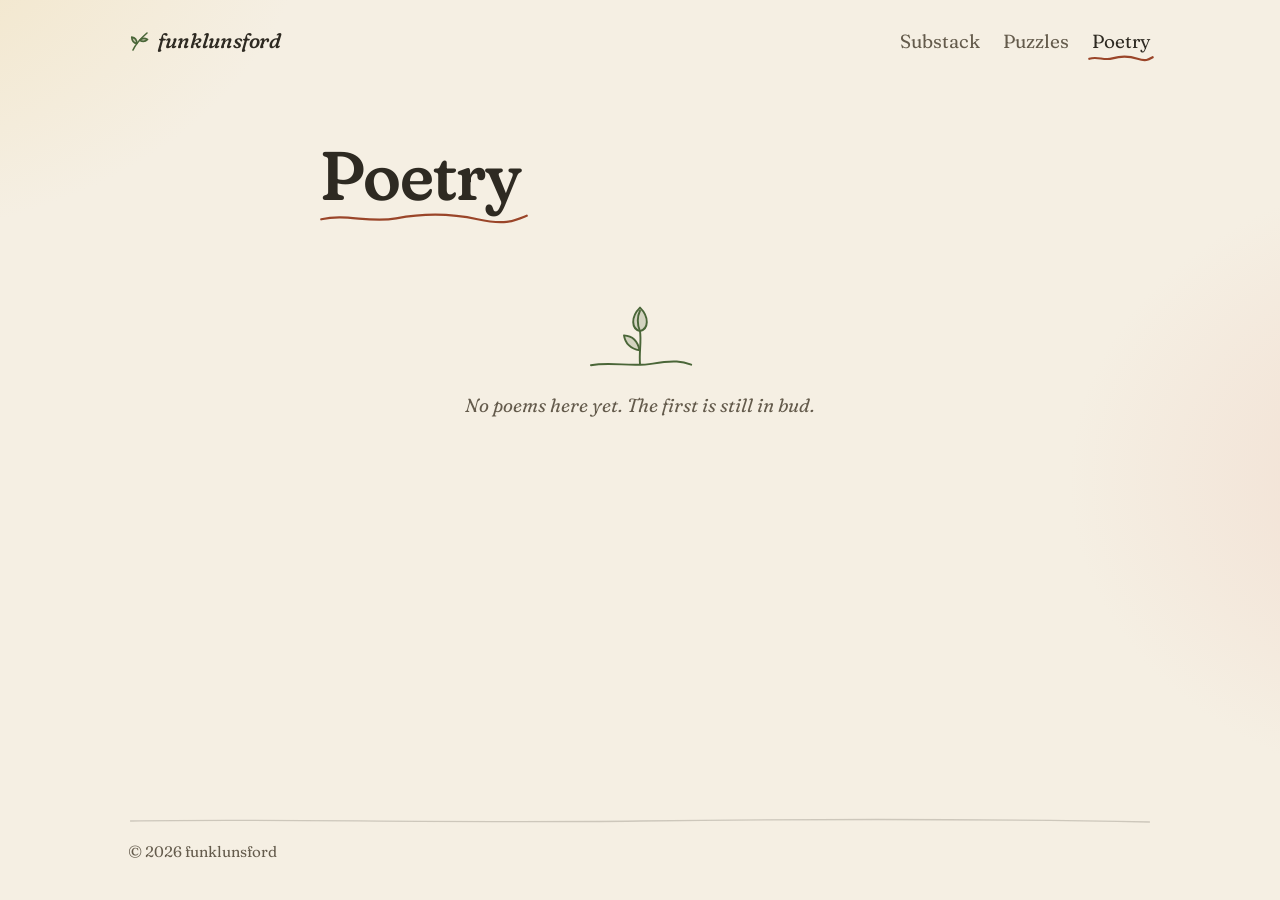
==== poetry/index.html @ 0165efaa "Puzzles: 'Various puzzles I've made'; no subtitle on Poetry; no heading over the home cards Co-Autho" ====
<!doctype html>
<html lang="en">
  <head>
    <meta charset="utf-8" />
    <meta name="viewport" content="width=device-width, initial-scale=1" />
    <title>Poetry · funklunsford</title>
    <meta name="description" content="Poems, a few at a time." />
    <meta name="theme-color" content="#f5efe3" media="(prefers-color-scheme: light)" />
    <meta name="theme-color" content="#1c1e18" media="(prefers-color-scheme: dark)" />
    <link rel="icon" href="/favicon.svg" type="image/svg+xml" />
    <link rel="preconnect" href="https://fonts.googleapis.com" />
    <link rel="preconnect" href="https://fonts.gstatic.com" crossorigin />
    <link rel="stylesheet" href="https://fonts.googleapis.com/css2?family=Fraunces:ital,opsz,wght,SOFT,WONK@0,9..144,300..700,0..100,0..1;1,9..144,300..700,0..100,0..1&amp;display=swap" />
    <link rel="stylesheet" href="/style.css" />
  </head>
  <body>
    <header class="site-header">
      <a class="wordmark" href="/">
        <svg viewBox="0 0 24 24" aria-hidden="true" fill="none" stroke="currentColor" stroke-width="1.6" stroke-linecap="round" stroke-linejoin="round"><path d="M5 21 C 7.5 15.5, 11.5 10.5, 19 4"/><path d="M8.9 14.5 C 5.9 14.1, 3.9 11.5, 3.7 8.1 C 6.9 8.7, 8.9 11.3, 8.9 14.5 Z" fill="currentColor" fill-opacity="0.25"/><path d="M11.6 11.2 C 13.6 9.2, 16.6 8.8, 19.6 10.4 C 17.4 12.6, 14.4 12.8, 11.6 11.2 Z" fill="currentColor" fill-opacity="0.25"/></svg>
        funklunsford
      </a>
      <nav class="site-nav" aria-label="Sections">
        <a href="/substack/">Substack</a>
        <a href="/puzzles/">Puzzles</a>
        <a href="/poetry/" aria-current="page">Poetry</a>
      </nav>
    </header>

    <main>
      <header class="page-head">
        <h1>Poetry</h1>
      </header>

      <div class="section">
        <!-- Newest first. Each poem lives at /poetry/<slug>/index.html: copy /templates/poem.html to start one,
             then add it here:
          <li>
            <a href="/poetry/<slug>/">
              <span class="entry-title">The poem's title</span>
              <span class="entry-summary">Its first line…</span>
            </a>
          </li>
        The note below hides itself once the list has a poem. -->
        <ol class="entries entries--poems" reversed>
        </ol>
        <div class="empty">
          <svg viewBox="0 0 120 90" aria-hidden="true" fill="none" stroke="currentColor" stroke-width="1.8" stroke-linecap="round" stroke-linejoin="round"><path d="M14 78 C 34 74.5, 52 80, 72 76.5 S 100 74.5, 108 77.5"/><path d="M60 77 C 59 66, 61.5 56, 60 46"/><path d="M60 46 C 52 44, 51 33, 60 24 C 69 33, 68 44, 60 46 Z" fill="currentColor" fill-opacity="0.2"/><path d="M60 46 C 57 40, 57.5 32, 60 27"/><path d="M59.6 64 C 51 63, 46 57, 45 50 C 53 50.5, 58 56, 59.6 64 Z" fill="currentColor" fill-opacity="0.2"/></svg>
          <p>No poems here yet. The first is still in bud.</p>
        </div>
      </div>
    </main>

    <footer class="site-footer">
      <p>© 2026 funklunsford</p>
    </footer>
  </body>
</html>
---- style.css ----
/* funklunsford.com: one stylesheet for every page.
   Warm paper and earth tones, Fraunces (a soft, slightly wonky serif), loose shapes and hand-drawn lines. */

:root {
  color-scheme: light dark;
  --paper: #f5efe3;
  --card: #fbf8f1;
  --ink: #2e2a22;
  --ink-soft: #645b4c;
  --line: rgb(46 42 34 / 0.2);
  --moss: #4a6638;
  --moss-wash: #dfe5cf;
  --clay: #9a4529;
  --clay-wash: #f1dccf;
  --ochre: #7a5712;
  --ochre-wash: #f1e3c2;
  --leaf: #a9bd8f;
  --shadow: 0 14px 30px -22px rgb(70 50 20 / 0.55);

  /* The home page's sprig: one colour per leaf, red at the bottom to violet at the tip. */
  --rainbow-1: #e4675f;
  --rainbow-2: #f0954a;
  --rainbow-3: #f2c94c;
  --rainbow-4: #93c26b;
  --rainbow-5: #4db3a2;
  --rainbow-6: #5d9fd8;
  --rainbow-7: #8a83d6;
  --rainbow-8: #c07ccb;

  /* Hand-drawn lines, used as masks so they take any colour. */
  --squiggle: url("data:image/svg+xml,%3Csvg xmlns='http://www.w3.org/2000/svg' viewBox='0 0 100 10' preserveAspectRatio='none'%3E%3Cpath d='M2 6 C 14 2.5, 24 8.5, 37 5.5 S 62 2.5, 75 6 S 92 7, 98 4' fill='none' stroke='%23000' stroke-width='2.2' stroke-linecap='round' vector-effect='non-scaling-stroke'/%3E%3C/svg%3E");
  --rule: url("data:image/svg+xml,%3Csvg xmlns='http://www.w3.org/2000/svg' viewBox='0 0 400 10' preserveAspectRatio='none'%3E%3Cpath d='M1 5 C 60 2.5, 120 7.5, 200 5 S 340 3, 399 6' fill='none' stroke='%23000' stroke-width='1.3' stroke-linecap='round' vector-effect='non-scaling-stroke'/%3E%3C/svg%3E");

  --wide: 64rem;
  --text: 40rem;
}

@media (prefers-color-scheme: dark) {
  :root {
    --paper: #1c1e18;
    --card: #24271f;
    --ink: #ebe3d3;
    --ink-soft: #b4ab98;
    --line: rgb(235 227 211 / 0.2);
    --moss: #a9c58e;
    --moss-wash: #2b3324;
    --clay: #e59a7d;
    --clay-wash: #3a2a22;
    --ochre: #dfba6a;
    --ochre-wash: #353020;
    --leaf: #61794f;
    --shadow: 0 14px 30px -20px rgb(0 0 0 / 0.7);
    --rainbow-1: #c85a53;
    --rainbow-2: #d4823f;
    --rainbow-3: #d6b143;
    --rainbow-4: #7aa85a;
    --rainbow-5: #3f9a8b;
    --rainbow-6: #4f88bb;
    --rainbow-7: #756fbb;
    --rainbow-8: #a669b1;
  }
}

*, *::before, *::after { box-sizing: border-box; }

html { -webkit-text-size-adjust: 100%; text-size-adjust: 100%; }

body {
  margin: 0;
  min-height: 100vh;
  min-height: 100dvh;
  display: flex;
  flex-direction: column;
  background-color: var(--paper);
  background-image:
    radial-gradient(42rem 30rem at -10rem -6rem, var(--ochre-wash), transparent 70%),
    radial-gradient(36rem 28rem at calc(100% + 12rem) 30rem, var(--clay-wash), transparent 70%);
  background-repeat: no-repeat;
  color: var(--ink);
  font-family: Fraunces, Georgia, "Times New Roman", serif;
  font-size: clamp(1.0625rem, 1rem + 0.25vw, 1.1875rem);
  font-weight: 380;
  line-height: 1.6;
  font-variation-settings: "SOFT" 50;
  -webkit-font-smoothing: antialiased;
  -moz-osx-font-smoothing: grayscale;
}

main { flex: 1; }

h1, h2, h3 {
  font-weight: 540;
  line-height: 1.1;
  letter-spacing: -0.015em;
  font-variation-settings: "SOFT" 100, "WONK" 1;
  text-wrap: balance;
}

p { text-wrap: pretty; }

a { color: var(--moss); }

:focus-visible { outline: 2px solid var(--moss); outline-offset: 3px; border-radius: 4px; }

.visually-hidden {
  position: absolute; width: 1px; height: 1px; margin: -1px; padding: 0;
  overflow: hidden; clip: rect(0 0 0 0); white-space: nowrap; border: 0;
}

/* ---- Header and footer ---- */

.site-header {
  width: min(100% - 2rem, var(--wide));
  margin: 0 auto;
  padding: 1.25rem 0 0.5rem;
  display: flex;
  flex-wrap: wrap;
  align-items: center;
  justify-content: space-between;
  gap: 0.25rem 1.5rem;
}

.wordmark {
  display: inline-flex;
  align-items: center;
  gap: 0.4rem;
  color: var(--ink);
  text-decoration: none;
  font-size: 1.3rem;
  font-style: italic;
  font-weight: 500;
  letter-spacing: -0.01em;
  font-variation-settings: "SOFT" 100, "WONK" 1;
}

.wordmark svg { width: 1.5rem; height: 1.5rem; color: var(--moss); flex: none; }

.site-nav { display: flex; gap: 0.25rem 1.25rem; }

.site-nav a {
  position: relative;
  padding: 0.35rem 0.1rem;
  color: var(--ink-soft);
  text-decoration: none;
  transition: color 0.2s;
}

.site-nav a::after {
  content: "";
  position: absolute;
  left: -0.15rem;
  right: -0.15rem;
  bottom: 0;
  height: 0.5rem;
  background: var(--moss);
  -webkit-mask: var(--squiggle) center / 100% 100% no-repeat;
  mask: var(--squiggle) center / 100% 100% no-repeat;
  opacity: 0;
  transform: scaleX(0.3);
  transform-origin: left center;
  transition: opacity 0.25s, transform 0.4s cubic-bezier(0.3, 0.7, 0.2, 1);
}

.site-nav a:hover { color: var(--ink); }
.site-nav a:hover::after { opacity: 0.6; transform: none; }
.site-nav a[aria-current="page"] { color: var(--ink); }
.site-nav a[aria-current="page"]::after { opacity: 1; transform: none; background: var(--clay); }

.site-footer {
  position: relative;
  width: min(100% - 2rem, var(--wide));
  margin: clamp(4rem, 10vw, 7rem) auto 0;
  padding: 1.5rem 0 2.25rem;
  color: var(--ink-soft);
  font-size: 0.95rem;
}

.site-footer::before {
  content: "";
  position: absolute;
  top: 0;
  left: 0;
  right: 0;
  height: 10px;
  background: var(--line);
  -webkit-mask: var(--rule) center / 100% 100% no-repeat;
  mask: var(--rule) center / 100% 100% no-repeat;
}

.site-footer p { margin: 0; }

/* ---- Home: the hello, the about, and the ways in ---- */

.hero {
  width: min(100% - 2rem, var(--wide));
  margin: clamp(1.5rem, 6vw, 4.5rem) auto 0;
  display: grid;
  gap: 2rem 3rem;
  align-items: center;
}

.hero h1 {
  margin: 0;
  font-size: clamp(3.8rem, 2rem + 8vw, 7.5rem);
  font-weight: 500;
  line-height: 1;
  letter-spacing: -0.03em;
}

/* The wave waves twice when the page opens, and again on hover. */
.wave {
  display: inline-block;
  margin-left: 0.05em;
  font-size: 0.85em;
  transform-origin: 70% 85%;
  animation: wave 2.2s ease-in-out 0.5s 2;
}

@media (hover: hover) {
  .hero h1:hover .wave { animation: wave 2.2s ease-in-out infinite; }
}

@keyframes wave {
  0%, 60%, 100% { transform: rotate(0deg); }
  10% { transform: rotate(16deg); }
  20% { transform: rotate(-8deg); }
  30% { transform: rotate(14deg); }
  40% { transform: rotate(-4deg); }
  50% { transform: rotate(10deg); }
}

.hero-art {
  position: relative;
  justify-self: center;
  width: min(62%, 15rem);
  aspect-ratio: 1 / 1.1;
  margin: 0;
}

@media (min-width: 48rem) {
  .hero { grid-template-columns: 1.3fr 1fr; }
  .hero-art { width: min(100%, 23rem); }
}

.blob {
  position: absolute;
  inset: 10% 4% 6% 8%;
  background: var(--moss-wash);
  border-radius: 62% 38% 54% 46% / 48% 60% 40% 52%;
  animation: breathe 24s ease-in-out infinite alternate;
}

.blob--seed {
  inset: auto 0 2% auto;
  width: 34%;
  aspect-ratio: 1;
  background: var(--ochre-wash);
  border-radius: 46% 54% 38% 62% / 55% 44% 56% 45%;
  animation-duration: 17s;
  animation-direction: alternate-reverse;
}

.sprig {
  position: absolute;
  inset: 0;
  width: 100%;
  height: 100%;
  overflow: visible;
  transform-origin: 51% 96%;
  animation: sway 11s ease-in-out infinite alternate;
}

.sprig .leaves { fill: var(--leaf); stroke: var(--ink); stroke-width: 1.5; stroke-linejoin: round; stroke-linecap: round; }
.sprig .stem { fill: none; stroke: var(--ink); stroke-width: 2.2; stroke-linecap: round; }
.sprig .seeds { fill: var(--clay); }
.sprig .leaves use:nth-child(1) { fill: var(--rainbow-1); }
.sprig .leaves use:nth-child(2) { fill: var(--rainbow-2); }
.sprig .leaves use:nth-child(3) { fill: var(--rainbow-3); }
.sprig .leaves use:nth-child(4) { fill: var(--rainbow-4); }
.sprig .leaves use:nth-child(5) { fill: var(--rainbow-5); }
.sprig .leaves use:nth-child(6) { fill: var(--rainbow-6); }
.sprig .leaves use:nth-child(7) { fill: var(--rainbow-7); }
.sprig .leaves use:nth-child(8) { fill: var(--rainbow-8); }

@keyframes breathe {
  50% { border-radius: 44% 56% 40% 60% / 58% 42% 58% 42%; }
  100% { border-radius: 52% 48% 62% 38% / 40% 55% 45% 60%; }
}

@keyframes sway {
  from { transform: rotate(-1.6deg); }
  to { transform: rotate(1.8deg); }
}

.about {
  width: min(100% - 2rem, var(--wide));
  margin: clamp(3rem, 8vw, 5.5rem) auto 0;
}

.about > * { max-width: var(--text); }

.about h2 { margin: 0 0 0.9rem; font-size: clamp(1.65rem, 1.3rem + 1.3vw, 2.2rem); }

.about p { margin: 0 0 1rem; }

.doors {
  width: min(100% - 2rem, var(--wide));
  margin: clamp(3.5rem, 9vw, 6rem) auto 0;
}

.doors ul {
  display: grid;
  grid-template-columns: repeat(auto-fit, minmax(min(100%, 15.5rem), 1fr));
  gap: 1.5rem;
  margin: 0;
  padding: 0;
  list-style: none;
}

.door {
  display: flex;
  flex-direction: column;
  gap: 0.25rem;
  height: 100%;
  padding: 1.4rem 1.5rem 1.35rem;
  background: var(--wash);
  border-radius: var(--shape);
  box-shadow: var(--shadow);
  color: var(--ink);
  text-decoration: none;
  rotate: var(--tilt);
  transition: rotate 0.45s cubic-bezier(0.3, 0.7, 0.2, 1), translate 0.45s cubic-bezier(0.3, 0.7, 0.2, 1);
}

.door--substack { --wash: var(--ochre-wash); --tint: var(--ochre); --shape: 34px 52px 30px 46px / 44px 30px 50px 34px; --tilt: -1.2deg; }
.door--puzzles { --wash: var(--moss-wash); --tint: var(--moss); --shape: 50px 30px 48px 34px / 32px 48px 30px 50px; --tilt: 0.9deg; }
.door--poetry { --wash: var(--clay-wash); --tint: var(--clay); --shape: 30px 46px 36px 54px / 50px 34px 46px 30px; --tilt: -0.6deg; }

.door svg { width: 3rem; height: 3rem; margin-bottom: 0.5rem; color: var(--tint); }
.door-title { font-size: 1.6rem; font-weight: 540; line-height: 1.15; font-variation-settings: "SOFT" 100, "WONK" 1; }
.door-note { color: var(--ink-soft); }
.door-go { margin-top: auto; padding-top: 0.9rem; color: var(--tint); font-style: italic; }
.door:focus-visible { outline-color: var(--tint); outline-offset: 5px; border-radius: var(--shape); }

@media (hover: hover) {
  .door:hover { rotate: 0deg; translate: 0 -4px; }
}

/* ---- Section pages ---- */

.page-head {
  width: min(100% - 2rem, var(--text));
  margin: clamp(2rem, 7vw, 4.5rem) auto clamp(2rem, 5vw, 3rem);
}

.page-head h1 {
  position: relative;
  display: inline-block;
  margin: 0;
  font-size: clamp(2.7rem, 1.8rem + 4vw, 4.3rem);
  line-height: 1;
}

.page-head h1::after {
  content: "";
  position: absolute;
  left: -0.05em;
  right: -0.15em;
  bottom: -0.22em;
  height: 0.24em;
  background: var(--clay);
  -webkit-mask: var(--squiggle) center / 100% 100% no-repeat;
  mask: var(--squiggle) center / 100% 100% no-repeat;
}

.page-note { margin: 1.25rem 0 0; color: var(--ink-soft); font-size: 1.2rem; font-style: italic; }

.section { width: min(100% - 2rem, var(--text)); margin: 0 auto; }

/* Lists of posts and poems. The empty note shows until the list has an item. */
.entries { margin: 0; padding: 0; list-style: none; }
.entries:not(:has(li)) { display: none; }
.entries:has(li) + .empty { display: none; }

.entries li { position: relative; }

.entries li + li::before {
  content: "";
  position: absolute;
  top: 0;
  left: 0;
  right: 0;
  height: 8px;
  background: var(--line);
  -webkit-mask: var(--rule) center / 100% 100% no-repeat;
  mask: var(--rule) center / 100% 100% no-repeat;
}

.entries a { display: block; padding: 1.3rem 0 1.2rem; color: inherit; text-decoration: none; }

.entries time, .post-date {
  display: block;
  color: var(--ink-soft);
  font-size: 0.95rem;
  font-variant-caps: all-small-caps;
  letter-spacing: 0.07em;
}

.entry-title {
  display: block;
  margin: 0.15rem 0 0.3rem;
  font-size: 1.5rem;
  font-weight: 540;
  line-height: 1.2;
  font-variation-settings: "SOFT" 100, "WONK" 1;
  transition: color 0.2s;
}

.entries--poems .entry-title { font-style: italic; font-weight: 470; }
.entry-summary { display: block; color: var(--ink-soft); }
.entries--poems .entry-summary { font-style: italic; }
.entries a:hover .entry-title { color: var(--moss); }

.empty { padding: 1.5rem 1rem 0; color: var(--ink-soft); font-style: italic; text-align: center; }
.empty svg { display: block; width: 8rem; height: auto; margin: 0 auto 0.75rem; color: var(--moss); overflow: visible; }
.empty p { margin: 0; }

/* Puzzles */
.games { display: grid; gap: 1.5rem; margin: 0; padding: 0; list-style: none; }

.game {
  position: relative;
  display: grid;
  grid-template-columns: auto 1fr;
  gap: 0.5rem 1.25rem;
  align-items: start;
  padding: 1.4rem 1.5rem 1.4rem 1.4rem;
  background: var(--card);
  border-radius: var(--shape);
  box-shadow: var(--shadow);
  rotate: var(--tilt);
  transition: rotate 0.45s cubic-bezier(0.3, 0.7, 0.2, 1), translate 0.45s cubic-bezier(0.3, 0.7, 0.2, 1);
}

.game:nth-child(3n + 1) { --shape: 30px 48px 34px 44px / 42px 30px 46px 32px; --tilt: -0.5deg; }
.game:nth-child(3n + 2) { --shape: 46px 30px 44px 36px / 30px 44px 32px 48px; --tilt: 0.4deg; }
.game:nth-child(3n) { --shape: 34px 44px 30px 50px / 48px 34px 42px 30px; --tilt: -0.3deg; }

.game img {
  width: 4.5rem;
  height: 4.5rem;
  border-radius: 22%;
  box-shadow: 0 8px 16px -10px rgb(40 30 10 / 0.6);
  rotate: -3deg;
}

.game:nth-child(even) img { rotate: 2.5deg; }

.game h2 { margin: 0.1rem 0 0; font-size: 1.65rem; }
.game h2 a { color: inherit; text-decoration: none; }
.game h2 a::after { content: ""; position: absolute; inset: 0; border-radius: var(--shape); }
.game h2 a:focus-visible { outline: none; }
.game:has(a:focus-visible) { outline: 2px solid var(--moss); outline-offset: 5px; }
.game p { margin: 0.35rem 0 0; }
.game .where { margin-top: 0.7rem; color: var(--moss); font-size: 0.98rem; font-style: italic; }

@media (hover: hover) {
  .game:hover { rotate: 0deg; translate: 0 -3px; }
  .game:hover h2 { color: var(--moss); }
}

@media (max-width: 26rem) {
  .game { grid-template-columns: 1fr; padding: 1.25rem; }
  .game img { width: 3.75rem; height: 3.75rem; }
}

/* ---- A post and a poem ---- */

.post-head { width: min(100% - 2rem, var(--text)); margin: clamp(2rem, 7vw, 4.5rem) auto 2rem; }
.post-head h1 { margin: 0.35rem 0 0; font-size: clamp(2.3rem, 1.6rem + 3vw, 3.5rem); line-height: 1.05; }

.prose { width: min(100% - 2rem, var(--text)); margin: 0 auto; }
.prose p, .prose ul, .prose ol { margin: 0 0 1.2em; }
.prose h2 { margin: 2em 0 0.6em; font-size: 1.65rem; }
.prose blockquote {
  margin: 1.6em 0;
  padding: 0.1em 0 0.1em 1.25em;
  border-left: 3px solid var(--moss-wash);
  color: var(--ink-soft);
  font-style: italic;
}
.prose code { padding: 0.05em 0.3em; background: var(--moss-wash); border-radius: 6px; font-size: 0.88em; }
.prose img { max-width: 100%; height: auto; border-radius: 22px 30px 24px 28px / 28px 22px 30px 24px; }

.prose a, .about a {
  text-decoration-thickness: 1px;
  text-underline-offset: 0.18em;
  text-decoration-color: color-mix(in srgb, var(--moss) 50%, transparent);
}

.prose a:hover, .about a:hover { text-decoration-style: wavy; text-decoration-color: var(--moss); }

.back { width: min(100% - 2rem, var(--text)); margin: 3rem auto 0; font-style: italic; }
.back a { text-decoration: none; }
.back a:hover { text-decoration: underline wavy; text-underline-offset: 0.2em; }

.poem-page { width: min(100% - 2rem, 34rem); margin: clamp(2.5rem, 8vw, 5rem) auto 0; }
.poem-page h1 {
  margin: 0 0 2.25rem;
  font-size: clamp(2rem, 1.5rem + 2.5vw, 3rem);
  font-style: italic;
  font-weight: 460;
}

/* Each <p> is a stanza; its line breaks are kept just as written. */
.poem p { margin: 0 0 1.6em; font-size: 1.15rem; line-height: 1.75; white-space: pre-line; }
.poem-page .post-date { margin-top: 2.5rem; }
.poem-page .back { width: auto; }

/* ---- Not found ---- */

.lost { width: min(100% - 2rem, var(--text)); margin: clamp(3rem, 10vw, 6rem) auto 0; text-align: center; }
.lost h1 { margin: 0 0 1rem; font-size: clamp(2.3rem, 1.6rem + 3.5vw, 3.6rem); }
.lost svg { display: block; width: 9rem; height: auto; margin: 0 auto 1.5rem; color: var(--moss); overflow: visible; }
.lost p { margin: 0; color: var(--ink-soft); font-size: 1.2rem; }

@media (prefers-reduced-motion: reduce) {
  *, *::before, *::after { animation: none !important; transition: none !important; }
}
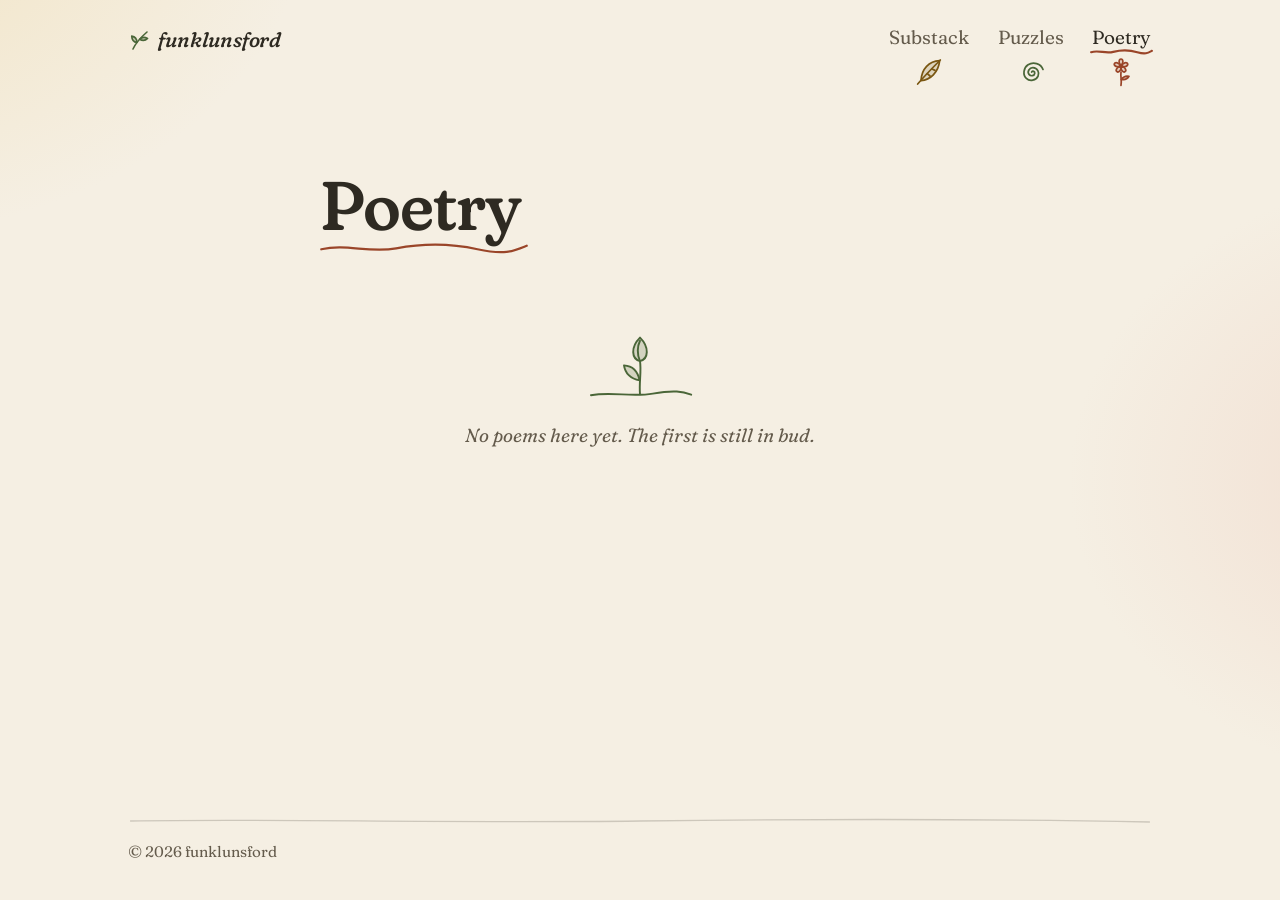
==== commit 7545611e: "Floating seeds on the sprig; section icons under the top bar's links instead of cards on the home pa" ====
--- a/poetry/index.html
+++ b/poetry/index.html
@@ -20,9 +20,9 @@
         funklunsford
       </a>
       <nav class="site-nav" aria-label="Sections">
-        <a href="/substack/">Substack</a>
-        <a href="/puzzles/">Puzzles</a>
-        <a href="/poetry/" aria-current="page">Poetry</a>
+        <a class="nav--substack" href="/substack/"><span>Substack</span><svg viewBox="0 0 48 48" aria-hidden="true" fill="none" stroke="currentColor" stroke-width="2.6" stroke-linecap="round" stroke-linejoin="round"><path d="M40 7 C 24 8, 13 19, 12 37 C 26 36, 38 25, 40 7 Z" fill="currentColor" fill-opacity="0.18"/><path d="M41 6 C 30 17, 19 28, 7 42"/><path d="M28.5 19.5 L 33 21.5"/><path d="M21.5 26.5 L 25.5 30"/></svg></a>
+        <a class="nav--puzzles" href="/puzzles/"><span>Puzzles</span><svg viewBox="0 0 48 48" aria-hidden="true" fill="none" stroke="currentColor" stroke-width="2.6" stroke-linecap="round" stroke-linejoin="round"><path d="M25 24 c 1.5 -2.2 5 -1 4.6 2 c -0.5 3.8 -6 5 -8.6 1.6 c -3.2 -4.2 0.6 -10.2 6 -10 c 6.6 0.3 10.2 7 7.6 12.6 c -3 6.6 -12.4 8.4 -17.6 3.4 c -5.8 -5.6 -4.2 -16 2.6 -20.4 c 7.8 -5 19.2 -2 22.4 7"/></svg></a>
+        <a class="nav--poetry" href="/poetry/" aria-current="page"><span>Poetry</span><svg viewBox="0 0 48 48" aria-hidden="true" fill="none" stroke="currentColor" stroke-width="2.6" stroke-linecap="round" stroke-linejoin="round"><g fill="currentColor" fill-opacity="0.18"><path d="M24 15 C 19.5 10.5, 21 4.5, 24 4.5 C 27 4.5, 28.5 10.5, 24 15"/><path d="M24 15 C 19.5 10.5, 21 4.5, 24 4.5 C 27 4.5, 28.5 10.5, 24 15" transform="rotate(72 24 15)"/><path d="M24 15 C 19.5 10.5, 21 4.5, 24 4.5 C 27 4.5, 28.5 10.5, 24 15" transform="rotate(144 24 15)"/><path d="M24 15 C 19.5 10.5, 21 4.5, 24 4.5 C 27 4.5, 28.5 10.5, 24 15" transform="rotate(216 24 15)"/><path d="M24 15 C 19.5 10.5, 21 4.5, 24 4.5 C 27 4.5, 28.5 10.5, 24 15" transform="rotate(288 24 15)"/></g><circle cx="24" cy="15" r="2.4"/><path d="M24 24 C 23 31, 25.5 37, 24 44"/><path d="M24.4 35 C 28 30.5, 32.5 29.5, 36 30.5 C 33.5 34.5, 29 36.5, 24.4 35 Z" fill="currentColor" fill-opacity="0.18"/></svg></a>
       </nav>
     </header>
 
--- a/style.css
+++ b/style.css
@@ -115,13 +115,14 @@
   padding: 1.25rem 0 0.5rem;
   display: flex;
   flex-wrap: wrap;
-  align-items: center;
+  align-items: flex-start;
   justify-content: space-between;
   gap: 0.25rem 1.5rem;
 }
 
 .wordmark {
   display: inline-flex;
+  padding-top: 0.2rem;
   align-items: center;
   gap: 0.4rem;
   color: var(--ink);
@@ -135,23 +136,28 @@
 
 .wordmark svg { width: 1.5rem; height: 1.5rem; color: var(--moss); flex: none; }
 
-.site-nav { display: flex; gap: 0.25rem 1.25rem; }
+.site-nav { display: flex; gap: 0.25rem 1.6rem; }
 
 .site-nav a {
-  position: relative;
-  padding: 0.35rem 0.1rem;
+  display: flex;
+  flex-direction: column;
+  align-items: center;
+  gap: 0.45rem;
+  padding: 0.35rem 0.1rem 0.25rem;
   color: var(--ink-soft);
   text-decoration: none;
   transition: color 0.2s;
 }
 
-.site-nav a::after {
+.site-nav span { position: relative; line-height: 1.2; }
+
+.site-nav span::after {
   content: "";
   position: absolute;
   left: -0.15rem;
   right: -0.15rem;
-  bottom: 0;
-  height: 0.5rem;
+  bottom: -0.4rem;
+  height: 0.45rem;
   background: var(--moss);
   -webkit-mask: var(--squiggle) center / 100% 100% no-repeat;
   mask: var(--squiggle) center / 100% 100% no-repeat;
@@ -161,10 +167,22 @@
   transition: opacity 0.25s, transform 0.4s cubic-bezier(0.3, 0.7, 0.2, 1);
 }
 
+.site-nav svg {
+  width: 2rem;
+  height: 2rem;
+  color: var(--tint);
+  transition: transform 0.45s cubic-bezier(0.3, 0.7, 0.2, 1);
+}
+
+.nav--substack { --tint: var(--ochre); }
+.nav--puzzles { --tint: var(--moss); }
+.nav--poetry { --tint: var(--clay); }
+
 .site-nav a:hover { color: var(--ink); }
-.site-nav a:hover::after { opacity: 0.6; transform: none; }
+.site-nav a:hover span::after { opacity: 0.6; transform: none; }
+.site-nav a:hover svg { transform: rotate(-10deg) scale(1.08); }
 .site-nav a[aria-current="page"] { color: var(--ink); }
-.site-nav a[aria-current="page"]::after { opacity: 1; transform: none; background: var(--clay); }
+.site-nav a[aria-current="page"] span::after { opacity: 1; transform: none; background: var(--clay); }
 
 .site-footer {
   position: relative;
@@ -273,6 +291,25 @@
 .sprig .leaves { fill: var(--leaf); stroke: var(--ink); stroke-width: 1.5; stroke-linejoin: round; stroke-linecap: round; }
 .sprig .stem { fill: none; stroke: var(--ink); stroke-width: 2.2; stroke-linecap: round; }
 .sprig .seeds { fill: var(--clay); }
+
+/* The seeds drift up past their spots and fade, each on its own clock. With reduced motion they rest at their spots. */
+.sprig .seeds circle {
+  transform-box: fill-box;
+  transform-origin: center;
+  animation: drift var(--time) ease-in-out var(--delay) infinite;
+}
+
+.sprig .seeds circle:nth-child(1) { --time: 7s; --delay: -1.5s; --dx: 7px; }
+.sprig .seeds circle:nth-child(2) { --time: 8.5s; --delay: -5s; --dx: -6px; }
+.sprig .seeds circle:nth-child(3) { --time: 7.8s; --delay: -3.2s; --dx: 5px; }
+
+@keyframes drift {
+  0% { opacity: 0; transform: translate(0, 38px) scale(0.5); }
+  25% { opacity: 1; }
+  50% { transform: translate(var(--dx), 0) scale(1); }
+  75% { opacity: 0.8; }
+  100% { opacity: 0; transform: translate(calc(var(--dx) * -0.6), -34px) scale(0.7); }
+}
 .sprig .leaves use:nth-child(1) { fill: var(--rainbow-1); }
 .sprig .leaves use:nth-child(2) { fill: var(--rainbow-2); }
 .sprig .leaves use:nth-child(3) { fill: var(--rainbow-3); }
@@ -302,49 +339,6 @@
 .about h2 { margin: 0 0 0.9rem; font-size: clamp(1.65rem, 1.3rem + 1.3vw, 2.2rem); }
 
 .about p { margin: 0 0 1rem; }
-
-.doors {
-  width: min(100% - 2rem, var(--wide));
-  margin: clamp(3.5rem, 9vw, 6rem) auto 0;
-}
-
-.doors ul {
-  display: grid;
-  grid-template-columns: repeat(auto-fit, minmax(min(100%, 15.5rem), 1fr));
-  gap: 1.5rem;
-  margin: 0;
-  padding: 0;
-  list-style: none;
-}
-
-.door {
-  display: flex;
-  flex-direction: column;
-  gap: 0.25rem;
-  height: 100%;
-  padding: 1.4rem 1.5rem 1.35rem;
-  background: var(--wash);
-  border-radius: var(--shape);
-  box-shadow: var(--shadow);
-  color: var(--ink);
-  text-decoration: none;
-  rotate: var(--tilt);
-  transition: rotate 0.45s cubic-bezier(0.3, 0.7, 0.2, 1), translate 0.45s cubic-bezier(0.3, 0.7, 0.2, 1);
-}
-
-.door--substack { --wash: var(--ochre-wash); --tint: var(--ochre); --shape: 34px 52px 30px 46px / 44px 30px 50px 34px; --tilt: -1.2deg; }
-.door--puzzles { --wash: var(--moss-wash); --tint: var(--moss); --shape: 50px 30px 48px 34px / 32px 48px 30px 50px; --tilt: 0.9deg; }
-.door--poetry { --wash: var(--clay-wash); --tint: var(--clay); --shape: 30px 46px 36px 54px / 50px 34px 46px 30px; --tilt: -0.6deg; }
-
-.door svg { width: 3rem; height: 3rem; margin-bottom: 0.5rem; color: var(--tint); }
-.door-title { font-size: 1.6rem; font-weight: 540; line-height: 1.15; font-variation-settings: "SOFT" 100, "WONK" 1; }
-.door-note { color: var(--ink-soft); }
-.door-go { margin-top: auto; padding-top: 0.9rem; color: var(--tint); font-style: italic; }
-.door:focus-visible { outline-color: var(--tint); outline-offset: 5px; border-radius: var(--shape); }
-
-@media (hover: hover) {
-  .door:hover { rotate: 0deg; translate: 0 -4px; }
-}
 
 /* ---- Section pages ---- */
 
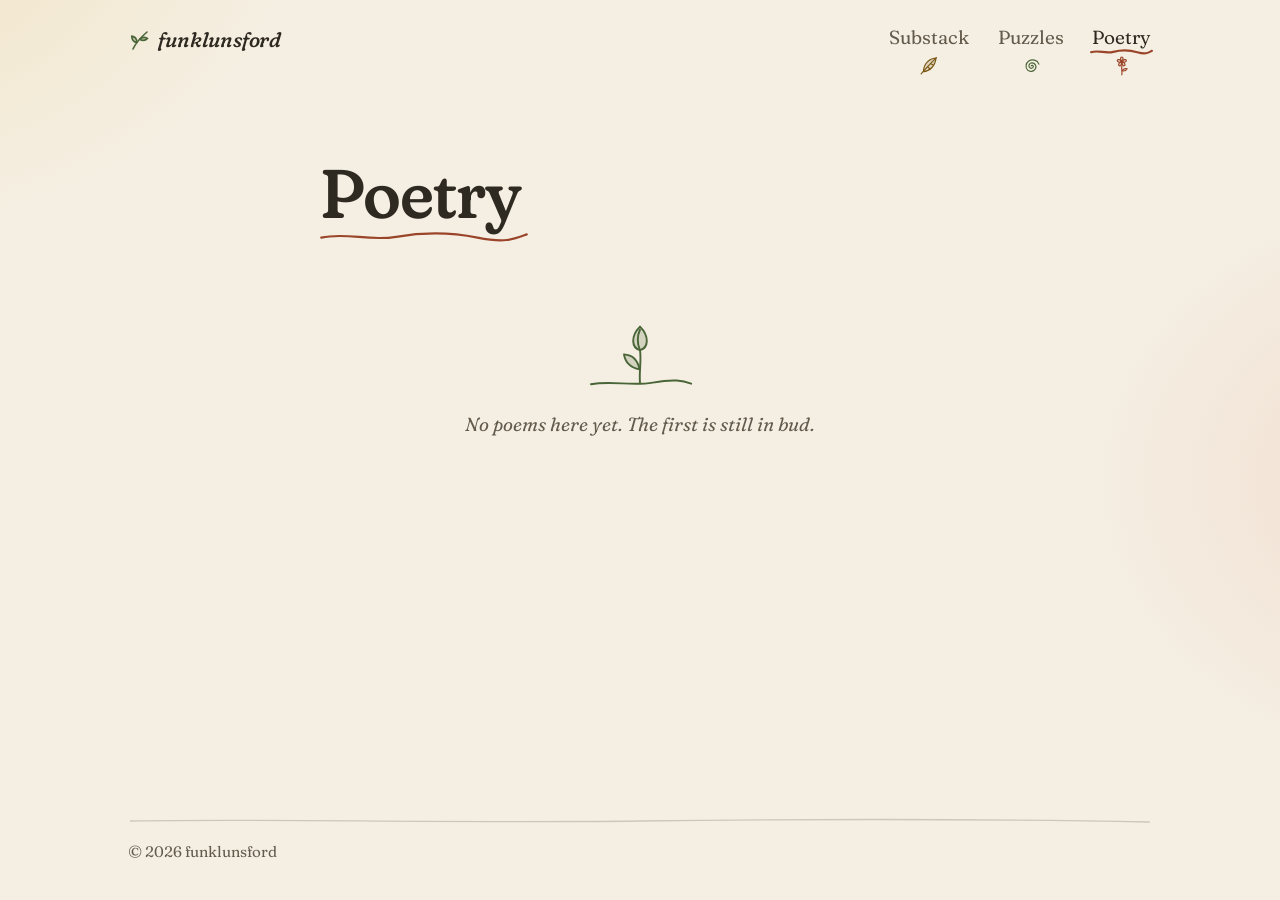
==== commit 2f329808: "Smaller nav icons; seed animation without var() in keyframes; versioned stylesheet link Co-Authored-" ====
--- a/poetry/index.html
+++ b/poetry/index.html
@@ -11,7 +11,7 @@
     <link rel="preconnect" href="https://fonts.googleapis.com" />
     <link rel="preconnect" href="https://fonts.gstatic.com" crossorigin />
     <link rel="stylesheet" href="https://fonts.googleapis.com/css2?family=Fraunces:ital,opsz,wght,SOFT,WONK@0,9..144,300..700,0..100,0..1;1,9..144,300..700,0..100,0..1&amp;display=swap" />
-    <link rel="stylesheet" href="/style.css" />
+    <link rel="stylesheet" href="/style.css?v=3" />
   </head>
   <body>
     <header class="site-header">
@@ -20,9 +20,9 @@
         funklunsford
       </a>
       <nav class="site-nav" aria-label="Sections">
-        <a class="nav--substack" href="/substack/"><span>Substack</span><svg viewBox="0 0 48 48" aria-hidden="true" fill="none" stroke="currentColor" stroke-width="2.6" stroke-linecap="round" stroke-linejoin="round"><path d="M40 7 C 24 8, 13 19, 12 37 C 26 36, 38 25, 40 7 Z" fill="currentColor" fill-opacity="0.18"/><path d="M41 6 C 30 17, 19 28, 7 42"/><path d="M28.5 19.5 L 33 21.5"/><path d="M21.5 26.5 L 25.5 30"/></svg></a>
-        <a class="nav--puzzles" href="/puzzles/"><span>Puzzles</span><svg viewBox="0 0 48 48" aria-hidden="true" fill="none" stroke="currentColor" stroke-width="2.6" stroke-linecap="round" stroke-linejoin="round"><path d="M25 24 c 1.5 -2.2 5 -1 4.6 2 c -0.5 3.8 -6 5 -8.6 1.6 c -3.2 -4.2 0.6 -10.2 6 -10 c 6.6 0.3 10.2 7 7.6 12.6 c -3 6.6 -12.4 8.4 -17.6 3.4 c -5.8 -5.6 -4.2 -16 2.6 -20.4 c 7.8 -5 19.2 -2 22.4 7"/></svg></a>
-        <a class="nav--poetry" href="/poetry/" aria-current="page"><span>Poetry</span><svg viewBox="0 0 48 48" aria-hidden="true" fill="none" stroke="currentColor" stroke-width="2.6" stroke-linecap="round" stroke-linejoin="round"><g fill="currentColor" fill-opacity="0.18"><path d="M24 15 C 19.5 10.5, 21 4.5, 24 4.5 C 27 4.5, 28.5 10.5, 24 15"/><path d="M24 15 C 19.5 10.5, 21 4.5, 24 4.5 C 27 4.5, 28.5 10.5, 24 15" transform="rotate(72 24 15)"/><path d="M24 15 C 19.5 10.5, 21 4.5, 24 4.5 C 27 4.5, 28.5 10.5, 24 15" transform="rotate(144 24 15)"/><path d="M24 15 C 19.5 10.5, 21 4.5, 24 4.5 C 27 4.5, 28.5 10.5, 24 15" transform="rotate(216 24 15)"/><path d="M24 15 C 19.5 10.5, 21 4.5, 24 4.5 C 27 4.5, 28.5 10.5, 24 15" transform="rotate(288 24 15)"/></g><circle cx="24" cy="15" r="2.4"/><path d="M24 24 C 23 31, 25.5 37, 24 44"/><path d="M24.4 35 C 28 30.5, 32.5 29.5, 36 30.5 C 33.5 34.5, 29 36.5, 24.4 35 Z" fill="currentColor" fill-opacity="0.18"/></svg></a>
+        <a class="nav--substack" href="/substack/"><span>Substack</span><svg width="22" height="22" viewBox="0 0 48 48" aria-hidden="true" fill="none" stroke="currentColor" stroke-width="2.6" stroke-linecap="round" stroke-linejoin="round"><path d="M40 7 C 24 8, 13 19, 12 37 C 26 36, 38 25, 40 7 Z" fill="currentColor" fill-opacity="0.18"/><path d="M41 6 C 30 17, 19 28, 7 42"/><path d="M28.5 19.5 L 33 21.5"/><path d="M21.5 26.5 L 25.5 30"/></svg></a>
+        <a class="nav--puzzles" href="/puzzles/"><span>Puzzles</span><svg width="22" height="22" viewBox="0 0 48 48" aria-hidden="true" fill="none" stroke="currentColor" stroke-width="2.6" stroke-linecap="round" stroke-linejoin="round"><path d="M25 24 c 1.5 -2.2 5 -1 4.6 2 c -0.5 3.8 -6 5 -8.6 1.6 c -3.2 -4.2 0.6 -10.2 6 -10 c 6.6 0.3 10.2 7 7.6 12.6 c -3 6.6 -12.4 8.4 -17.6 3.4 c -5.8 -5.6 -4.2 -16 2.6 -20.4 c 7.8 -5 19.2 -2 22.4 7"/></svg></a>
+        <a class="nav--poetry" href="/poetry/" aria-current="page"><span>Poetry</span><svg width="22" height="22" viewBox="0 0 48 48" aria-hidden="true" fill="none" stroke="currentColor" stroke-width="2.6" stroke-linecap="round" stroke-linejoin="round"><g fill="currentColor" fill-opacity="0.18"><path d="M24 15 C 19.5 10.5, 21 4.5, 24 4.5 C 27 4.5, 28.5 10.5, 24 15"/><path d="M24 15 C 19.5 10.5, 21 4.5, 24 4.5 C 27 4.5, 28.5 10.5, 24 15" transform="rotate(72 24 15)"/><path d="M24 15 C 19.5 10.5, 21 4.5, 24 4.5 C 27 4.5, 28.5 10.5, 24 15" transform="rotate(144 24 15)"/><path d="M24 15 C 19.5 10.5, 21 4.5, 24 4.5 C 27 4.5, 28.5 10.5, 24 15" transform="rotate(216 24 15)"/><path d="M24 15 C 19.5 10.5, 21 4.5, 24 4.5 C 27 4.5, 28.5 10.5, 24 15" transform="rotate(288 24 15)"/></g><circle cx="24" cy="15" r="2.4"/><path d="M24 24 C 23 31, 25.5 37, 24 44"/><path d="M24.4 35 C 28 30.5, 32.5 29.5, 36 30.5 C 33.5 34.5, 29 36.5, 24.4 35 Z" fill="currentColor" fill-opacity="0.18"/></svg></a>
       </nav>
     </header>
 
--- a/style.css
+++ b/style.css
@@ -142,7 +142,7 @@
   display: flex;
   flex-direction: column;
   align-items: center;
-  gap: 0.45rem;
+  gap: 0.4rem;
   padding: 0.35rem 0.1rem 0.25rem;
   color: var(--ink-soft);
   text-decoration: none;
@@ -168,8 +168,8 @@
 }
 
 .site-nav svg {
-  width: 2rem;
-  height: 2rem;
+  width: 1.35rem;
+  height: 1.35rem;
   color: var(--tint);
   transition: transform 0.45s cubic-bezier(0.3, 0.7, 0.2, 1);
 }
@@ -292,23 +292,39 @@
 .sprig .stem { fill: none; stroke: var(--ink); stroke-width: 2.2; stroke-linecap: round; }
 .sprig .seeds { fill: var(--clay); }
 
-/* The seeds drift up past their spots and fade, each on its own clock. With reduced motion they rest at their spots. */
+/* The seeds drift up past their spots and fade, each on its own clock. With reduced motion they rest at their spots.
+   Each has its own keyframes with plain numbers: Safari doesn't reliably animate var() inside @keyframes. */
 .sprig .seeds circle {
   transform-box: fill-box;
   transform-origin: center;
-  animation: drift var(--time) ease-in-out var(--delay) infinite;
-}
-
-.sprig .seeds circle:nth-child(1) { --time: 7s; --delay: -1.5s; --dx: 7px; }
-.sprig .seeds circle:nth-child(2) { --time: 8.5s; --delay: -5s; --dx: -6px; }
-.sprig .seeds circle:nth-child(3) { --time: 7.8s; --delay: -3.2s; --dx: 5px; }
-
-@keyframes drift {
-  0% { opacity: 0; transform: translate(0, 38px) scale(0.5); }
+}
+
+.sprig .seeds circle:nth-child(1) { animation: drift-1 7s ease-in-out -1.5s infinite; }
+.sprig .seeds circle:nth-child(2) { animation: drift-2 8.5s ease-in-out -5s infinite; }
+.sprig .seeds circle:nth-child(3) { animation: drift-3 7.8s ease-in-out -3.2s infinite; }
+
+@keyframes drift-1 {
+  0% { opacity: 0; transform: translate(0, 44px) scale(0.5); }
   25% { opacity: 1; }
-  50% { transform: translate(var(--dx), 0) scale(1); }
+  50% { transform: translate(7px, 0) scale(1); }
   75% { opacity: 0.8; }
-  100% { opacity: 0; transform: translate(calc(var(--dx) * -0.6), -34px) scale(0.7); }
+  100% { opacity: 0; transform: translate(-4px, -40px) scale(0.7); }
+}
+
+@keyframes drift-2 {
+  0% { opacity: 0; transform: translate(0, 44px) scale(0.5); }
+  25% { opacity: 1; }
+  50% { transform: translate(-6px, 0) scale(1); }
+  75% { opacity: 0.8; }
+  100% { opacity: 0; transform: translate(4px, -40px) scale(0.7); }
+}
+
+@keyframes drift-3 {
+  0% { opacity: 0; transform: translate(0, 44px) scale(0.5); }
+  25% { opacity: 1; }
+  50% { transform: translate(5px, 0) scale(1); }
+  75% { opacity: 0.8; }
+  100% { opacity: 0; transform: translate(-3px, -40px) scale(0.7); }
 }
 .sprig .leaves use:nth-child(1) { fill: var(--rainbow-1); }
 .sprig .leaves use:nth-child(2) { fill: var(--rainbow-2); }
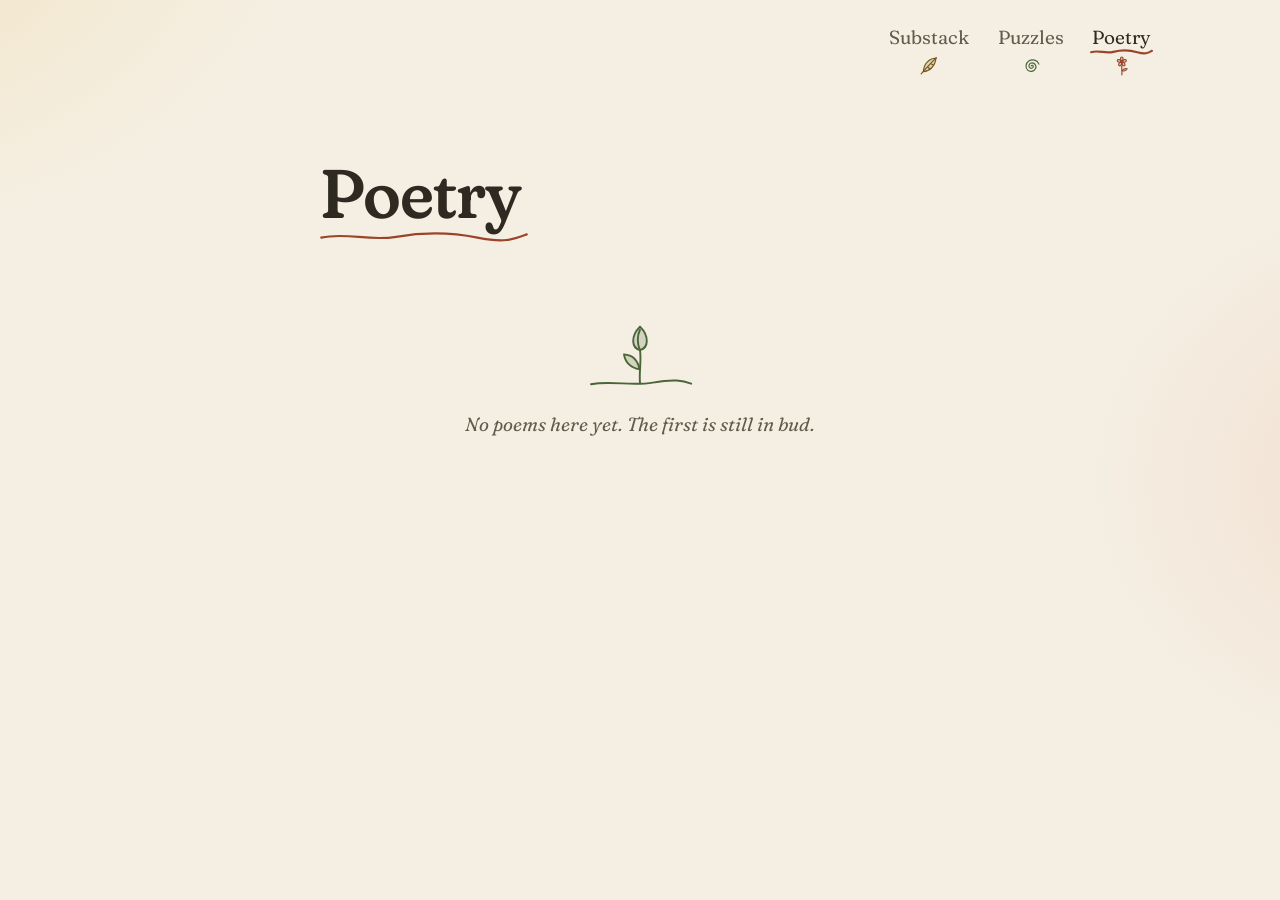
==== commit 7fdd7bf0: "No name and sprig at the top left, and no footer Co-Authored-By: Claude Opus 5.5 <noreply@anthropic." ====
--- a/poetry/index.html
+++ b/poetry/index.html
@@ -11,14 +11,10 @@
     <link rel="preconnect" href="https://fonts.googleapis.com" />
     <link rel="preconnect" href="https://fonts.gstatic.com" crossorigin />
     <link rel="stylesheet" href="https://fonts.googleapis.com/css2?family=Fraunces:ital,opsz,wght,SOFT,WONK@0,9..144,300..700,0..100,0..1;1,9..144,300..700,0..100,0..1&amp;display=swap" />
-    <link rel="stylesheet" href="/style.css?v=3" />
+    <link rel="stylesheet" href="/style.css?v=4" />
   </head>
   <body>
     <header class="site-header">
-      <a class="wordmark" href="/">
-        <svg viewBox="0 0 24 24" aria-hidden="true" fill="none" stroke="currentColor" stroke-width="1.6" stroke-linecap="round" stroke-linejoin="round"><path d="M5 21 C 7.5 15.5, 11.5 10.5, 19 4"/><path d="M8.9 14.5 C 5.9 14.1, 3.9 11.5, 3.7 8.1 C 6.9 8.7, 8.9 11.3, 8.9 14.5 Z" fill="currentColor" fill-opacity="0.25"/><path d="M11.6 11.2 C 13.6 9.2, 16.6 8.8, 19.6 10.4 C 17.4 12.6, 14.4 12.8, 11.6 11.2 Z" fill="currentColor" fill-opacity="0.25"/></svg>
-        funklunsford
-      </a>
       <nav class="site-nav" aria-label="Sections">
         <a class="nav--substack" href="/substack/"><span>Substack</span><svg width="22" height="22" viewBox="0 0 48 48" aria-hidden="true" fill="none" stroke="currentColor" stroke-width="2.6" stroke-linecap="round" stroke-linejoin="round"><path d="M40 7 C 24 8, 13 19, 12 37 C 26 36, 38 25, 40 7 Z" fill="currentColor" fill-opacity="0.18"/><path d="M41 6 C 30 17, 19 28, 7 42"/><path d="M28.5 19.5 L 33 21.5"/><path d="M21.5 26.5 L 25.5 30"/></svg></a>
         <a class="nav--puzzles" href="/puzzles/"><span>Puzzles</span><svg width="22" height="22" viewBox="0 0 48 48" aria-hidden="true" fill="none" stroke="currentColor" stroke-width="2.6" stroke-linecap="round" stroke-linejoin="round"><path d="M25 24 c 1.5 -2.2 5 -1 4.6 2 c -0.5 3.8 -6 5 -8.6 1.6 c -3.2 -4.2 0.6 -10.2 6 -10 c 6.6 0.3 10.2 7 7.6 12.6 c -3 6.6 -12.4 8.4 -17.6 3.4 c -5.8 -5.6 -4.2 -16 2.6 -20.4 c 7.8 -5 19.2 -2 22.4 7"/></svg></a>
@@ -49,9 +45,5 @@
         </div>
       </div>
     </main>
-
-    <footer class="site-footer">
-      <p>© 2026 funklunsford</p>
-    </footer>
   </body>
 </html>
--- a/style.css
+++ b/style.css
@@ -86,7 +86,7 @@
   -moz-osx-font-smoothing: grayscale;
 }
 
-main { flex: 1; }
+main { flex: 1; padding-bottom: clamp(3rem, 8vw, 5rem); }
 
 h1, h2, h3 {
   font-weight: 540;
@@ -107,7 +107,7 @@
   overflow: hidden; clip: rect(0 0 0 0); white-space: nowrap; border: 0;
 }
 
-/* ---- Header and footer ---- */
+/* ---- Header ---- */
 
 .site-header {
   width: min(100% - 2rem, var(--wide));
@@ -116,25 +116,9 @@
   display: flex;
   flex-wrap: wrap;
   align-items: flex-start;
-  justify-content: space-between;
+  justify-content: flex-end;
   gap: 0.25rem 1.5rem;
 }
-
-.wordmark {
-  display: inline-flex;
-  padding-top: 0.2rem;
-  align-items: center;
-  gap: 0.4rem;
-  color: var(--ink);
-  text-decoration: none;
-  font-size: 1.3rem;
-  font-style: italic;
-  font-weight: 500;
-  letter-spacing: -0.01em;
-  font-variation-settings: "SOFT" 100, "WONK" 1;
-}
-
-.wordmark svg { width: 1.5rem; height: 1.5rem; color: var(--moss); flex: none; }
 
 .site-nav { display: flex; gap: 0.25rem 1.6rem; }
 
@@ -184,29 +168,6 @@
 .site-nav a[aria-current="page"] { color: var(--ink); }
 .site-nav a[aria-current="page"] span::after { opacity: 1; transform: none; background: var(--clay); }
 
-.site-footer {
-  position: relative;
-  width: min(100% - 2rem, var(--wide));
-  margin: clamp(4rem, 10vw, 7rem) auto 0;
-  padding: 1.5rem 0 2.25rem;
-  color: var(--ink-soft);
-  font-size: 0.95rem;
-}
-
-.site-footer::before {
-  content: "";
-  position: absolute;
-  top: 0;
-  left: 0;
-  right: 0;
-  height: 10px;
-  background: var(--line);
-  -webkit-mask: var(--rule) center / 100% 100% no-repeat;
-  mask: var(--rule) center / 100% 100% no-repeat;
-}
-
-.site-footer p { margin: 0; }
-
 /* ---- Home: the hello, the about, and the ways in ---- */
 
 .hero {
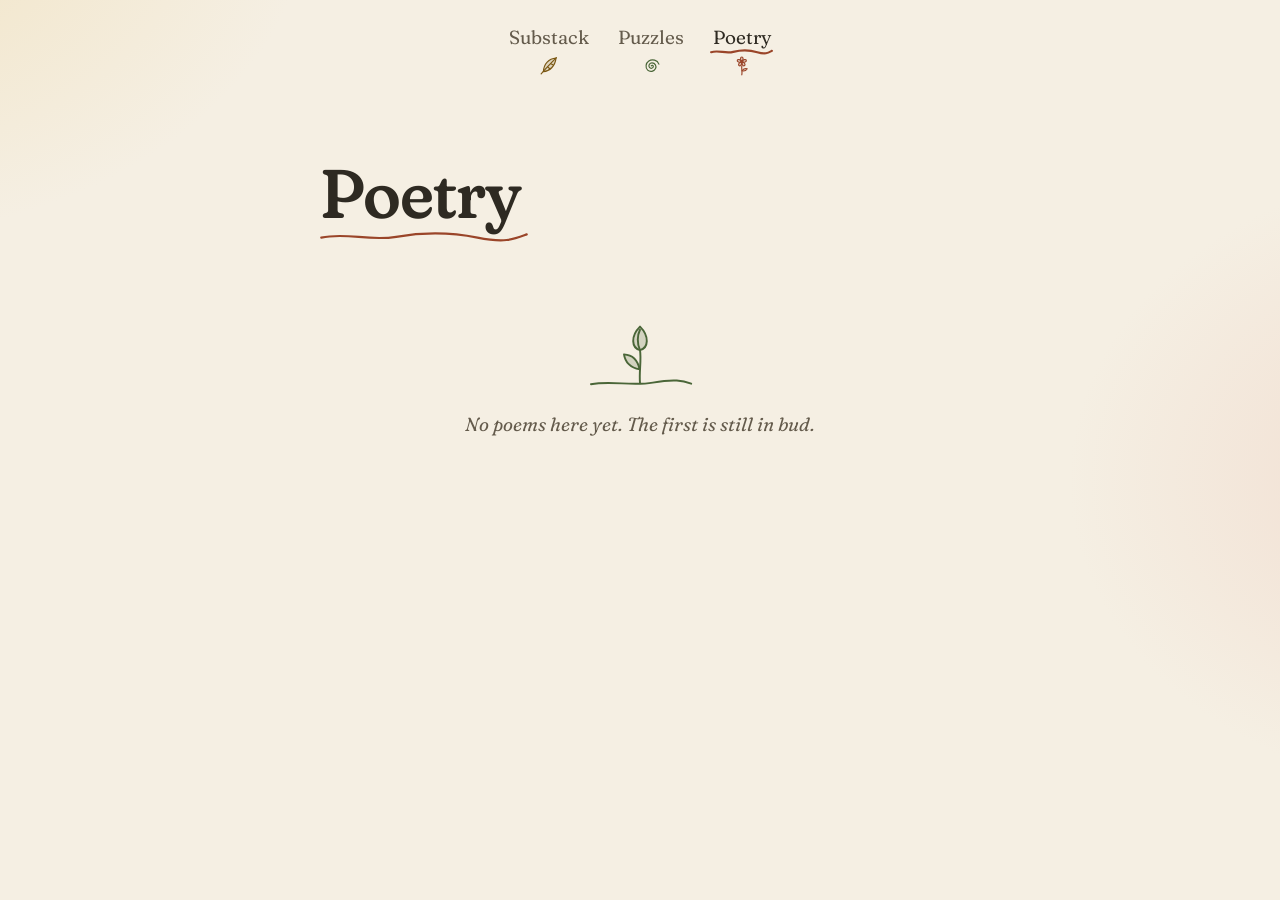
==== commit 3348f949: "Center the top bar Co-Authored-By: Claude Opus 5.5 <noreply@anthropic.com>" ====
--- a/poetry/index.html
+++ b/poetry/index.html
@@ -11,7 +11,7 @@
     <link rel="preconnect" href="https://fonts.googleapis.com" />
     <link rel="preconnect" href="https://fonts.gstatic.com" crossorigin />
     <link rel="stylesheet" href="https://fonts.googleapis.com/css2?family=Fraunces:ital,opsz,wght,SOFT,WONK@0,9..144,300..700,0..100,0..1;1,9..144,300..700,0..100,0..1&amp;display=swap" />
-    <link rel="stylesheet" href="/style.css?v=4" />
+    <link rel="stylesheet" href="/style.css?v=5" />
   </head>
   <body>
     <header class="site-header">
--- a/style.css
+++ b/style.css
@@ -116,7 +116,7 @@
   display: flex;
   flex-wrap: wrap;
   align-items: flex-start;
-  justify-content: flex-end;
+  justify-content: center;
   gap: 0.25rem 1.5rem;
 }
 
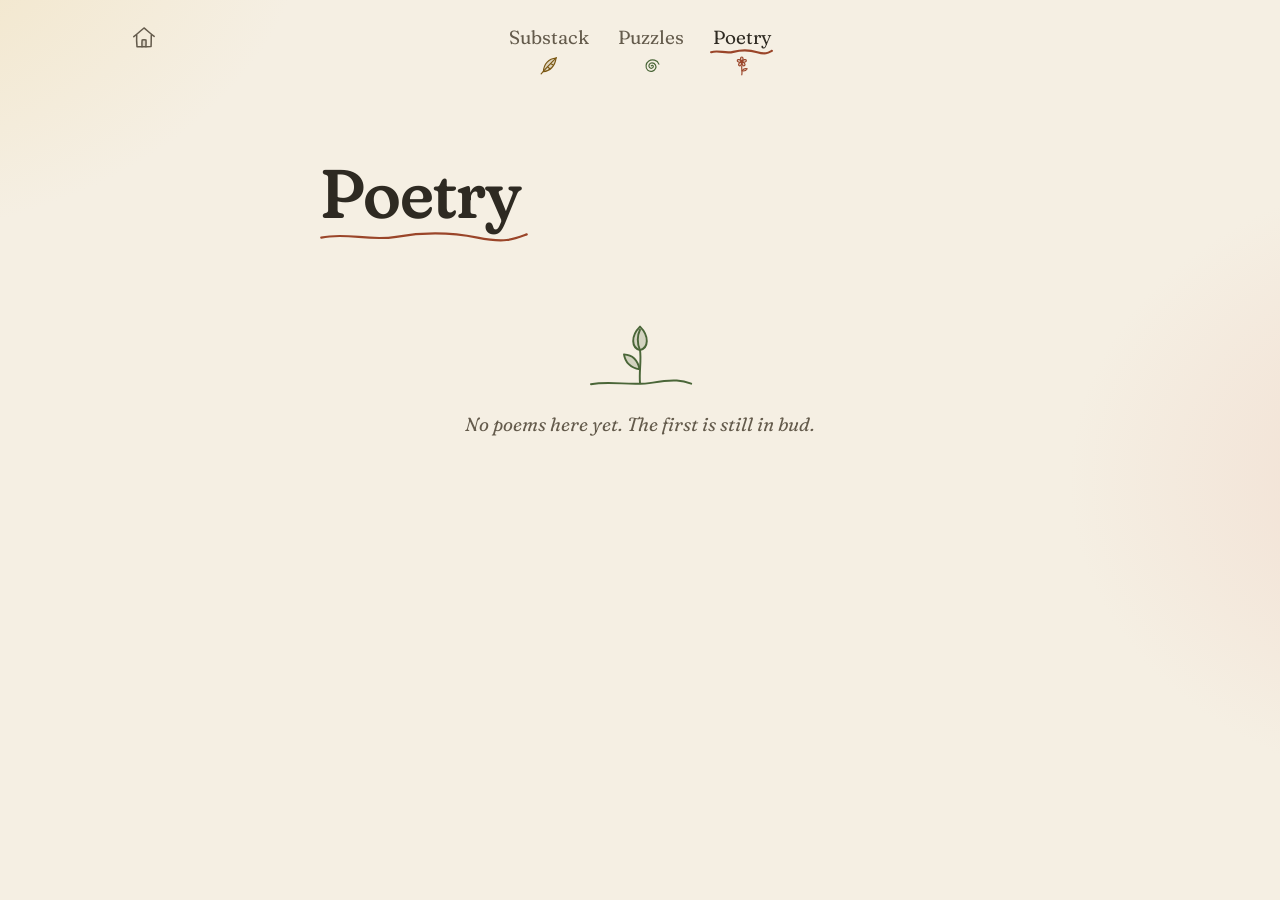
==== commit b0278958: "A home icon at the top left, and Caden's blurb under the hello on phones Co-Authored-By: Claude Opus" ====
--- a/poetry/index.html
+++ b/poetry/index.html
@@ -11,10 +11,11 @@
     <link rel="preconnect" href="https://fonts.googleapis.com" />
     <link rel="preconnect" href="https://fonts.gstatic.com" crossorigin />
     <link rel="stylesheet" href="https://fonts.googleapis.com/css2?family=Fraunces:ital,opsz,wght,SOFT,WONK@0,9..144,300..700,0..100,0..1;1,9..144,300..700,0..100,0..1&amp;display=swap" />
-    <link rel="stylesheet" href="/style.css?v=5" />
+    <link rel="stylesheet" href="/style.css?v=6" />
   </head>
   <body>
     <header class="site-header">
+      <a class="home" href="/" aria-label="Home"><svg width="28" height="28" viewBox="0 0 48 48" aria-hidden="true" fill="none" stroke="currentColor" stroke-width="2.6" stroke-linecap="round" stroke-linejoin="round"><path d="M6.5 23.5 C 12 19, 18.5 13.2, 24 8.5 C 29.5 13, 35.6 18.6, 41.5 23"/><path d="M11.5 20.5 C 11.1 27.2, 11.4 34, 12 40.6 C 20 41.1, 28 40.9, 36.1 40.3 C 36.5 33.6, 36.2 27, 36.6 20.4"/><path d="M20.6 40.6 C 20.3 36.2, 20.4 32.2, 20.8 29.1 C 23 28.6, 25.3 28.7, 27.4 29.1 C 27.7 33, 27.6 37, 27.3 40.5" fill="currentColor" fill-opacity="0.18"/></svg></a>
       <nav class="site-nav" aria-label="Sections">
         <a class="nav--substack" href="/substack/"><span>Substack</span><svg width="22" height="22" viewBox="0 0 48 48" aria-hidden="true" fill="none" stroke="currentColor" stroke-width="2.6" stroke-linecap="round" stroke-linejoin="round"><path d="M40 7 C 24 8, 13 19, 12 37 C 26 36, 38 25, 40 7 Z" fill="currentColor" fill-opacity="0.18"/><path d="M41 6 C 30 17, 19 28, 7 42"/><path d="M28.5 19.5 L 33 21.5"/><path d="M21.5 26.5 L 25.5 30"/></svg></a>
         <a class="nav--puzzles" href="/puzzles/"><span>Puzzles</span><svg width="22" height="22" viewBox="0 0 48 48" aria-hidden="true" fill="none" stroke="currentColor" stroke-width="2.6" stroke-linecap="round" stroke-linejoin="round"><path d="M25 24 c 1.5 -2.2 5 -1 4.6 2 c -0.5 3.8 -6 5 -8.6 1.6 c -3.2 -4.2 0.6 -10.2 6 -10 c 6.6 0.3 10.2 7 7.6 12.6 c -3 6.6 -12.4 8.4 -17.6 3.4 c -5.8 -5.6 -4.2 -16 2.6 -20.4 c 7.8 -5 19.2 -2 22.4 7"/></svg></a>
--- a/style.css
+++ b/style.css
@@ -109,18 +109,36 @@
 
 /* ---- Header ---- */
 
+/* Home at the left, the sections centered. */
 .site-header {
   width: min(100% - 2rem, var(--wide));
   margin: 0 auto;
   padding: 1.25rem 0 0.5rem;
-  display: flex;
-  flex-wrap: wrap;
-  align-items: flex-start;
-  justify-content: center;
-  gap: 0.25rem 1.5rem;
-}
+  display: grid;
+  grid-template-columns: 1fr auto 1fr;
+  align-items: start;
+}
+
+.home {
+  justify-self: start;
+  padding: 0.2rem 0.1rem;
+  color: var(--ink-soft);
+  transition: color 0.2s;
+}
+
+.home svg { display: block; width: 1.75rem; height: 1.75rem; transition: transform 0.45s cubic-bezier(0.3, 0.7, 0.2, 1); }
+.home:hover, .home[aria-current="page"] { color: var(--ink); }
+.home:hover svg { transform: rotate(-8deg) scale(1.08); }
 
 .site-nav { display: flex; gap: 0.25rem 1.6rem; }
+
+@media (max-width: 26rem) {
+  .site-nav { gap: 0.25rem 1.1rem; }
+}
+
+@media (max-width: 22rem) {
+  .site-nav { gap: 0.25rem 0.85rem; }
+}
 
 .site-nav a {
   display: flex;
@@ -199,6 +217,18 @@
   .hero h1:hover .wave { animation: wave 2.2s ease-in-out infinite; }
 }
 
+/* The about blurb under the hello, on phones only. */
+.blurb {
+  max-width: 30rem;
+  margin: 1.1rem 0 0;
+  font-size: clamp(1.15rem, 1.05rem + 0.5vw, 1.3rem);
+  line-height: 1.55;
+}
+
+@media (min-width: 48rem) {
+  .blurb { display: none; }
+}
+
 @keyframes wave {
   0%, 60%, 100% { transform: rotate(0deg); }
   10% { transform: rotate(16deg); }
